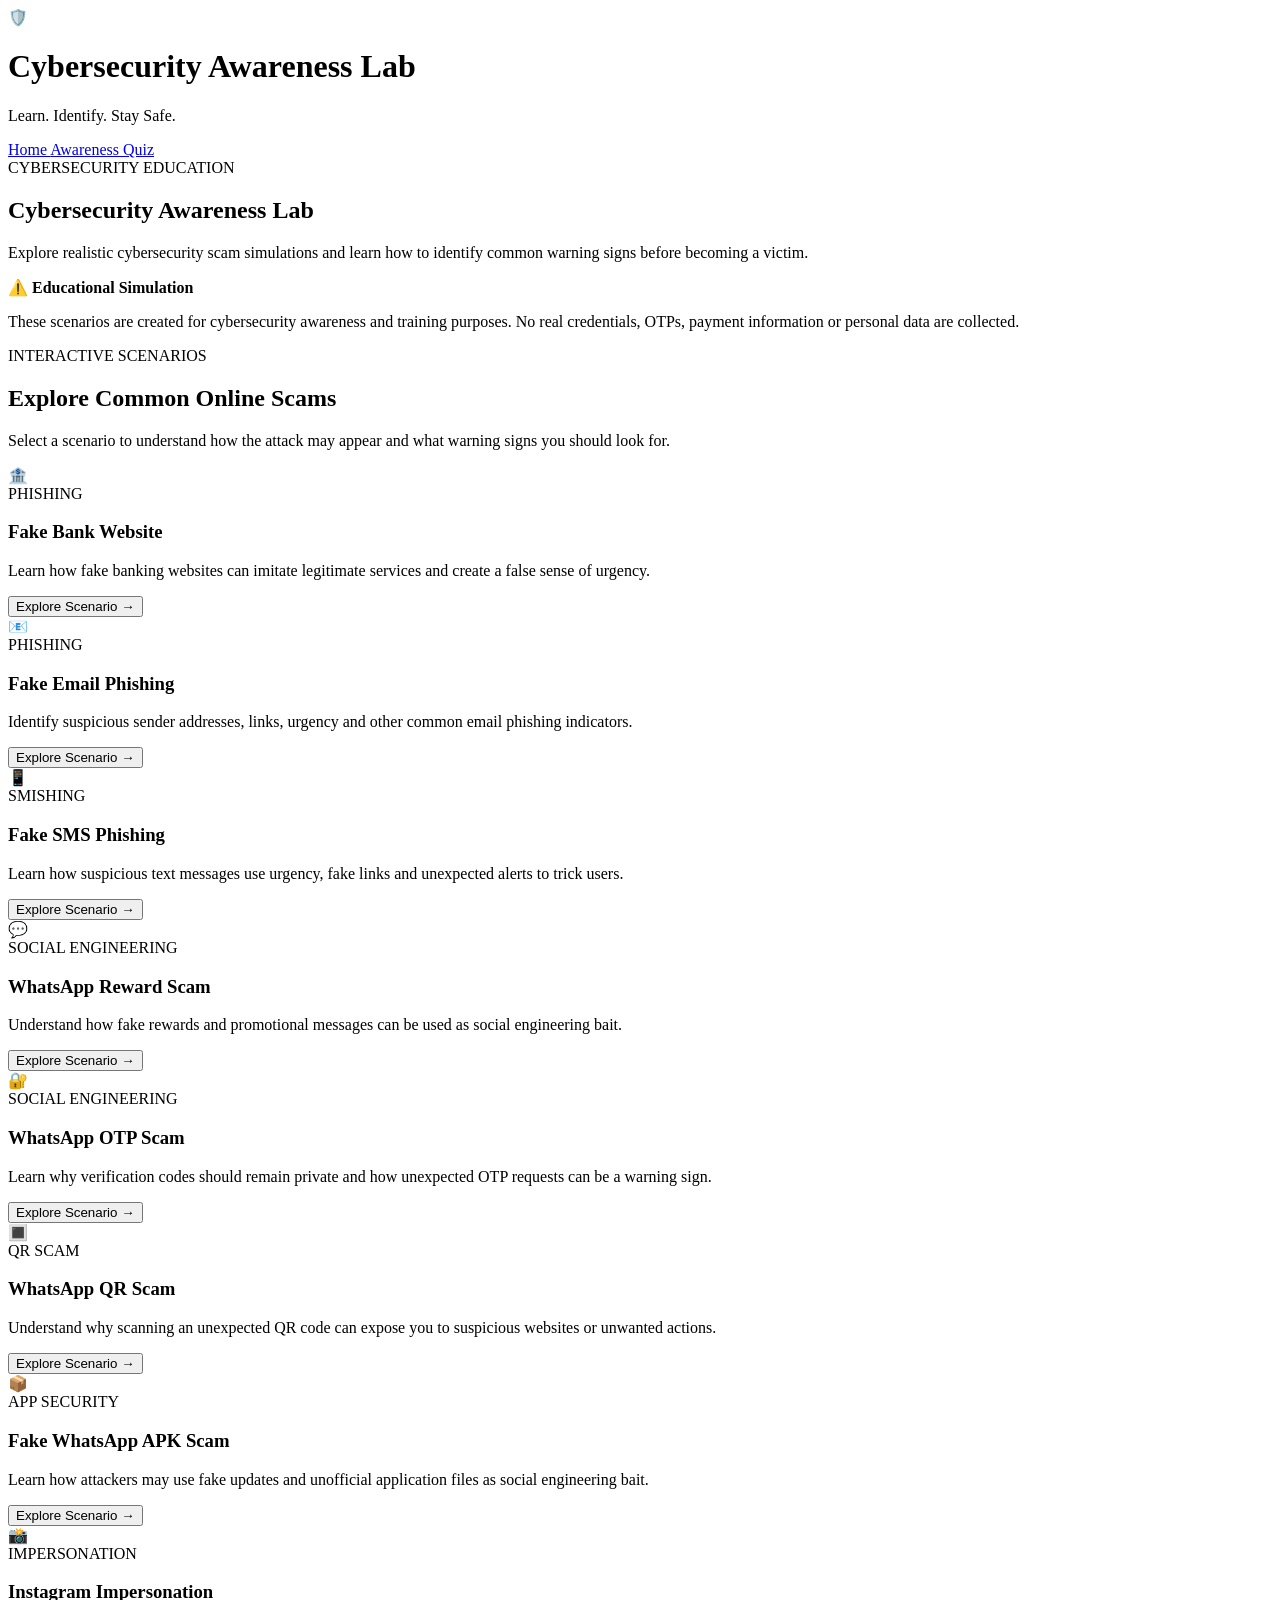
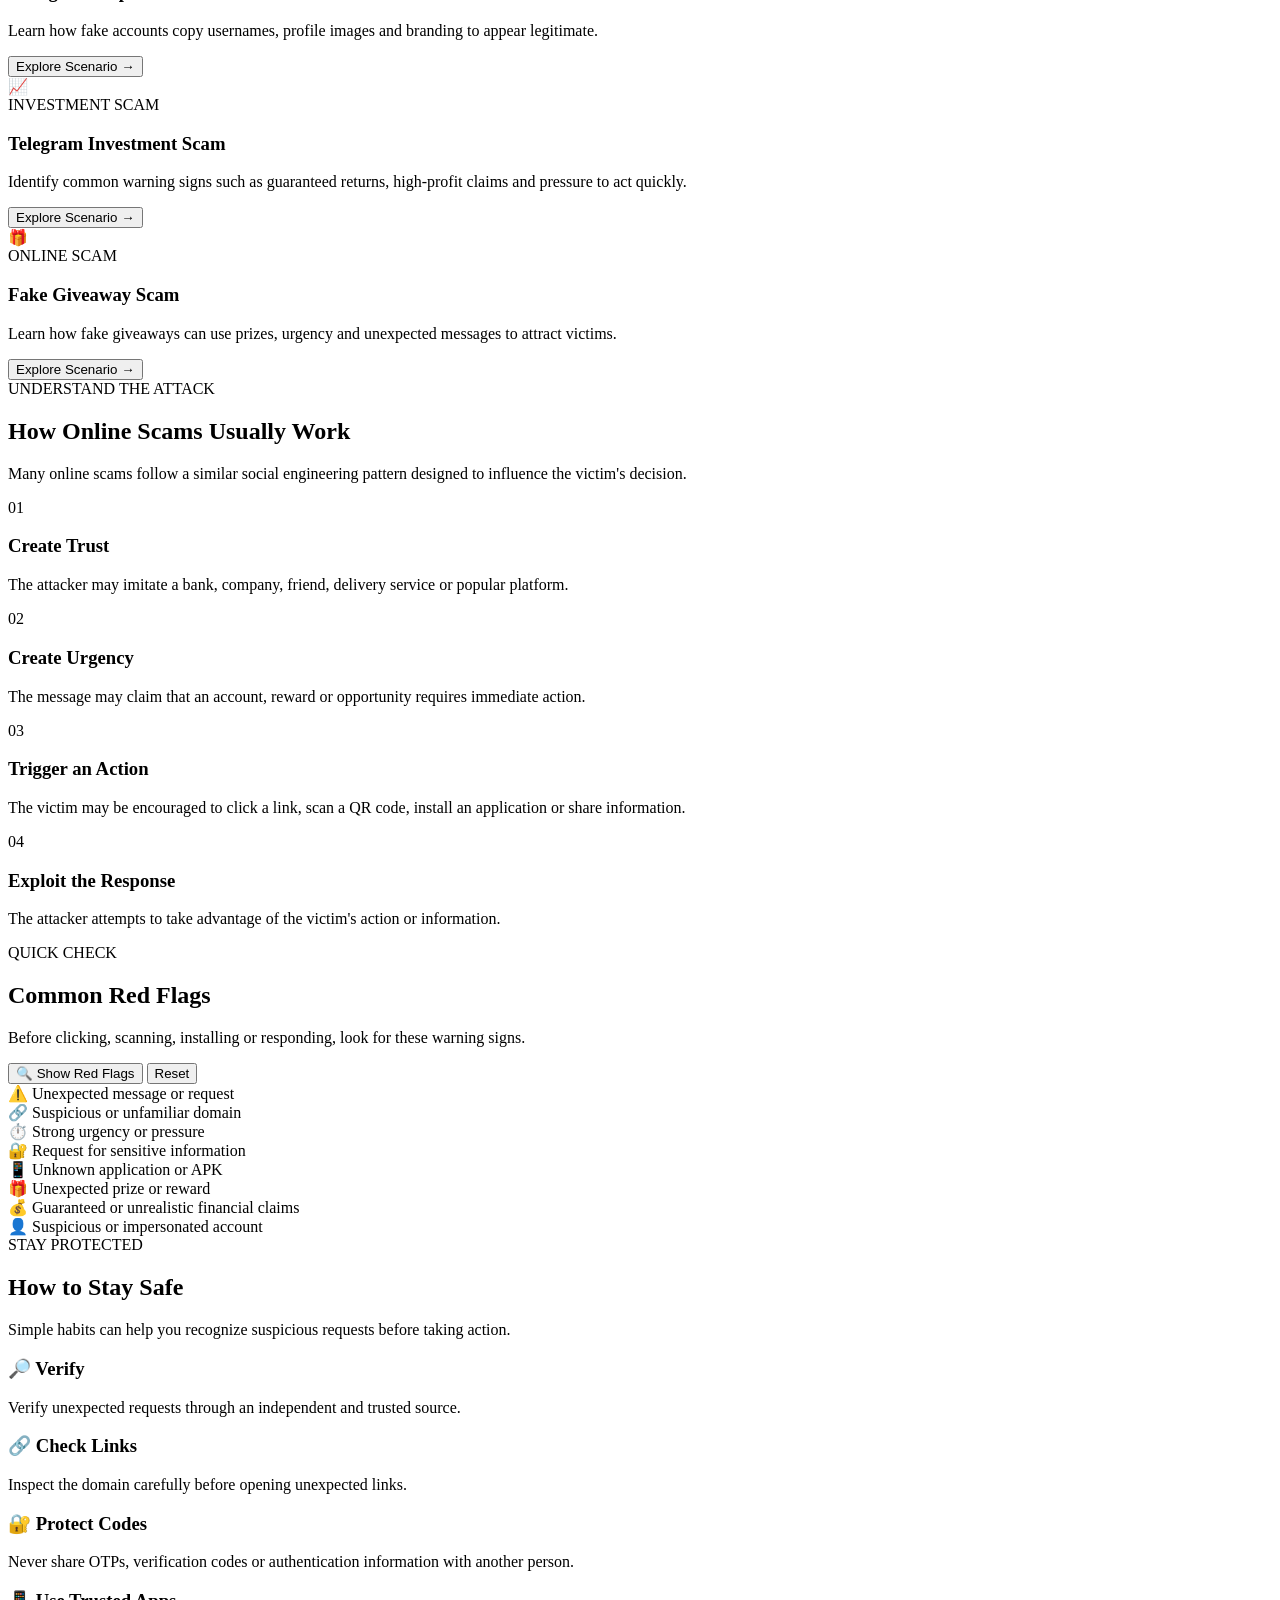
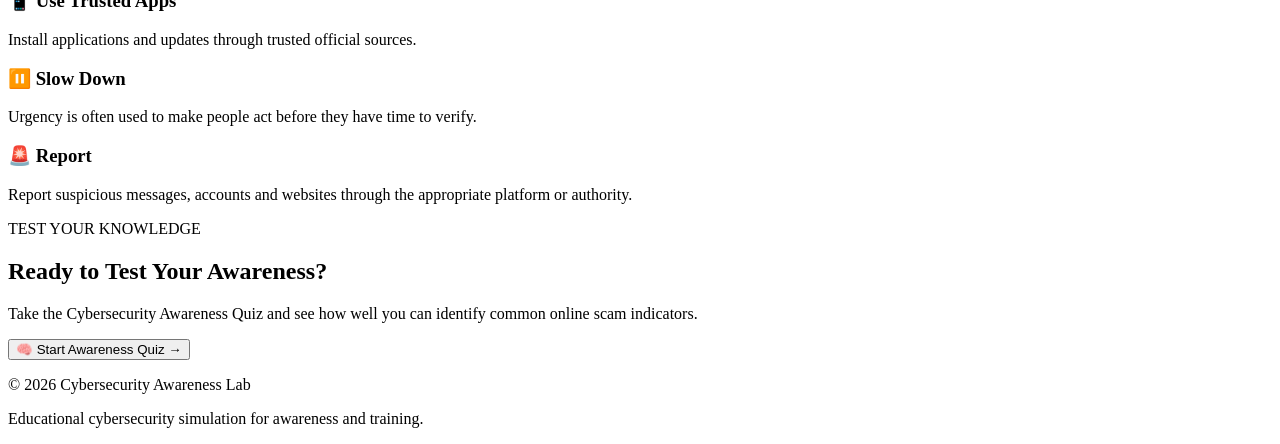
==== index.html @ e0e39420 "Add files via upload" ====
<!DOCTYPE html>
<html lang="en">

<head>
    <meta charset="UTF-8">
    <meta name="viewport" content="width=device-width, initial-scale=1.0">

    <title>Cybersecurity Awareness Lab</title>

    <meta name="description"
        content="Interactive Cybersecurity Awareness Lab covering phishing, smishing, OTP scams, QR scams, APK scams, social media impersonation and online fraud awareness.">

    <!-- Main CSS -->
    <link rel="stylesheet" href="css/style.css">

    <!-- Scenario CSS -->
    <link rel="stylesheet" href="css/scenarios.css">
</head>

<body>

    <!-- =====================================================
         HEADER
    ====================================================== -->

    <header class="lab-header">

        <div class="header-container">

            <div class="brand">

                <div class="brand-icon">
                    🛡️
                </div>

                <div>
                    <h1>Cybersecurity Awareness Lab</h1>

                    <p>
                        Learn. Identify. Stay Safe.
                    </p>
                </div>

            </div>


            <nav class="main-nav">

                <a href="index.html" class="active">
                    Home
                </a>

                <a href="quiz.html">
                    Awareness Quiz
                </a>

            </nav>

        </div>

    </header>



    <!-- =====================================================
         MAIN CONTENT
    ====================================================== -->

    <main>

        <section class="scenario-page">


            <!-- =================================================
                 HERO
            ================================================== -->

            <div class="scenario-intro">

                <span class="scenario-tag">
                    CYBERSECURITY EDUCATION
                </span>

                <h2>
                    Cybersecurity Awareness Lab
                </h2>

                <p>
                    Explore realistic cybersecurity scam simulations
                    and learn how to identify common warning signs
                    before becoming a victim.
                </p>


                <div class="action-box">

                    <strong>
                        ⚠️ Educational Simulation
                    </strong>

                    <p>
                        These scenarios are created for cybersecurity
                        awareness and training purposes. No real
                        credentials, OTPs, payment information or
                        personal data are collected.
                    </p>

                </div>

            </div>



            <!-- =================================================
                 SCENARIO SECTION
            ================================================== -->

            <section class="comparison">

                <div class="section-heading">

                    <span class="scenario-tag">
                        INTERACTIVE SCENARIOS
                    </span>

                    <h2>
                        Explore Common Online Scams
                    </h2>

                    <p>
                        Select a scenario to understand how the attack
                        may appear and what warning signs you should look for.
                    </p>

                </div>



                <!-- =================================================
                     BANK PHISHING
                ================================================== -->

                <article class="scenario-card">

                    <div class="scenario-card-icon">
                        🏦
                    </div>

                    <div class="scenario-card-content">

                        <span class="scenario-label">
                            PHISHING
                        </span>

                        <h3>
                            Fake Bank Website
                        </h3>

                        <p>
                            Learn how fake banking websites can imitate
                            legitimate services and create a false sense
                            of urgency.
                        </p>

                        <button onclick="openDemoPage('bank.html')">
                            Explore Scenario →
                        </button>

                    </div>

                </article>



                <!-- =================================================
                     EMAIL PHISHING
                ================================================== -->

                <article class="scenario-card">

                    <div class="scenario-card-icon">
                        📧
                    </div>

                    <div class="scenario-card-content">

                        <span class="scenario-label">
                            PHISHING
                        </span>

                        <h3>
                            Fake Email Phishing
                        </h3>

                        <p>
                            Identify suspicious sender addresses, links,
                            urgency and other common email phishing indicators.
                        </p>

                        <button onclick="openDemoPage('email.html')">
                            Explore Scenario →
                        </button>

                    </div>

                </article>



                <!-- =================================================
                     SMS / SMISHING
                ================================================== -->

                <article class="scenario-card">

                    <div class="scenario-card-icon">
                        📱
                    </div>

                    <div class="scenario-card-content">

                        <span class="scenario-label">
                            SMISHING
                        </span>

                        <h3>
                            Fake SMS Phishing
                        </h3>

                        <p>
                            Learn how suspicious text messages use urgency,
                            fake links and unexpected alerts to trick users.
                        </p>

                        <button onclick="openDemoPage('sms.html')">
                            Explore Scenario →
                        </button>

                    </div>

                </article>



                <!-- =================================================
                     WHATSAPP
                ================================================== -->

                <article class="scenario-card">

                    <div class="scenario-card-icon">
                        💬
                    </div>

                    <div class="scenario-card-content">

                        <span class="scenario-label">
                            SOCIAL ENGINEERING
                        </span>

                        <h3>
                            WhatsApp Reward Scam
                        </h3>

                        <p>
                            Understand how fake rewards and promotional
                            messages can be used as social engineering bait.
                        </p>

                        <button onclick="openDemoPage('whatsapp.html')">
                            Explore Scenario →
                        </button>

                    </div>

                </article>



                <!-- =================================================
                     OTP
                ================================================== -->

                <article class="scenario-card">

                    <div class="scenario-card-icon">
                        🔐
                    </div>

                    <div class="scenario-card-content">

                        <span class="scenario-label">
                            SOCIAL ENGINEERING
                        </span>

                        <h3>
                            WhatsApp OTP Scam
                        </h3>

                        <p>
                            Learn why verification codes should remain
                            private and how unexpected OTP requests
                            can be a warning sign.
                        </p>

                        <button onclick="openDemoPage('otp.html')">
                            Explore Scenario →
                        </button>

                    </div>

                </article>



                <!-- =================================================
                     QR
                ================================================== -->

                <article class="scenario-card">

                    <div class="scenario-card-icon">
                        🔳
                    </div>

                    <div class="scenario-card-content">

                        <span class="scenario-label">
                            QR SCAM
                        </span>

                        <h3>
                            WhatsApp QR Scam
                        </h3>

                        <p>
                            Understand why scanning an unexpected QR code
                            can expose you to suspicious websites or
                            unwanted actions.
                        </p>

                        <button onclick="openDemoPage('qr.html')">
                            Explore Scenario →
                        </button>

                    </div>

                </article>



                <!-- =================================================
                     APK
                ================================================== -->

                <article class="scenario-card">

                    <div class="scenario-card-icon">
                        📦
                    </div>

                    <div class="scenario-card-content">

                        <span class="scenario-label">
                            APP SECURITY
                        </span>

                        <h3>
                            Fake WhatsApp APK Scam
                        </h3>

                        <p>
                            Learn how attackers may use fake updates and
                            unofficial application files as social engineering bait.
                        </p>

                        <button onclick="openDemoPage('apk.html')">
                            Explore Scenario →
                        </button>

                    </div>

                </article>



                <!-- =================================================
                     INSTAGRAM
                ================================================== -->

                <article class="scenario-card">

                    <div class="scenario-card-icon">
                        📸
                    </div>

                    <div class="scenario-card-content">

                        <span class="scenario-label">
                            IMPERSONATION
                        </span>

                        <h3>
                            Instagram Impersonation
                        </h3>

                        <p>
                            Learn how fake accounts copy usernames,
                            profile images and branding to appear legitimate.
                        </p>

                        <button onclick="openDemoPage('instagram.html')">
                            Explore Scenario →
                        </button>

                    </div>

                </article>



                <!-- =================================================
                     TELEGRAM
                ================================================== -->

                <article class="scenario-card">

                    <div class="scenario-card-icon">
                        📈
                    </div>

                    <div class="scenario-card-content">

                        <span class="scenario-label">
                            INVESTMENT SCAM
                        </span>

                        <h3>
                            Telegram Investment Scam
                        </h3>

                        <p>
                            Identify common warning signs such as guaranteed
                            returns, high-profit claims and pressure to act quickly.
                        </p>

                        <button onclick="openDemoPage('telegram.html')">
                            Explore Scenario →
                        </button>

                    </div>

                </article>



                <!-- =================================================
                     GIVEAWAY
                ================================================== -->

                <article class="scenario-card">

                    <div class="scenario-card-icon">
                        🎁
                    </div>

                    <div class="scenario-card-content">

                        <span class="scenario-label">
                            ONLINE SCAM
                        </span>

                        <h3>
                            Fake Giveaway Scam
                        </h3>

                        <p>
                            Learn how fake giveaways can use prizes,
                            urgency and unexpected messages to attract victims.
                        </p>

                        <button onclick="openDemoPage('giveaway.html')">
                            Explore Scenario →
                        </button>

                    </div>

                </article>

            </section>



            <!-- =================================================
                 HOW SCAMS WORK
            ================================================== -->

            <section class="comparison">

                <div class="section-heading">

                    <span class="scenario-tag">
                        UNDERSTAND THE ATTACK
                    </span>

                    <h2>
                        How Online Scams Usually Work
                    </h2>

                    <p>
                        Many online scams follow a similar social engineering
                        pattern designed to influence the victim's decision.
                    </p>

                </div>


                <div class="comparison-grid">


                    <div class="comparison-card">

                        <div class="comparison-number">
                            01
                        </div>

                        <h3>
                            Create Trust
                        </h3>

                        <p>
                            The attacker may imitate a bank, company,
                            friend, delivery service or popular platform.
                        </p>

                    </div>


                    <div class="comparison-card">

                        <div class="comparison-number">
                            02
                        </div>

                        <h3>
                            Create Urgency
                        </h3>

                        <p>
                            The message may claim that an account,
                            reward or opportunity requires immediate action.
                        </p>

                    </div>


                    <div class="comparison-card">

                        <div class="comparison-number">
                            03
                        </div>

                        <h3>
                            Trigger an Action
                        </h3>

                        <p>
                            The victim may be encouraged to click a link,
                            scan a QR code, install an application or share information.
                        </p>

                    </div>


                    <div class="comparison-card">

                        <div class="comparison-number">
                            04
                        </div>

                        <h3>
                            Exploit the Response
                        </h3>

                        <p>
                            The attacker attempts to take advantage of the
                            victim's action or information.
                        </p>

                    </div>

                </div>

            </section>



            <!-- =================================================
                 RED FLAGS
            ================================================== -->

            <section class="comparison">

                <div class="section-heading">

                    <span class="scenario-tag">
                        QUICK CHECK
                    </span>

                    <h2>
                        Common Red Flags
                    </h2>

                    <p>
                        Before clicking, scanning, installing or responding,
                        look for these warning signs.
                    </p>

                </div>


                <div class="action-box">

                    <button onclick="toggleFlags()">
                        🔍 Show Red Flags
                    </button>

                    <button onclick="resetFlags()">
                        Reset
                    </button>

                </div>


                <div id="redFlags" class="red-flags">

                    <div class="flag-item">
                        ⚠️ Unexpected message or request
                    </div>

                    <div class="flag-item">
                        🔗 Suspicious or unfamiliar domain
                    </div>

                    <div class="flag-item">
                        ⏱️ Strong urgency or pressure
                    </div>

                    <div class="flag-item">
                        🔐 Request for sensitive information
                    </div>

                    <div class="flag-item">
                        📱 Unknown application or APK
                    </div>

                    <div class="flag-item">
                        🎁 Unexpected prize or reward
                    </div>

                    <div class="flag-item">
                        💰 Guaranteed or unrealistic financial claims
                    </div>

                    <div class="flag-item">
                        👤 Suspicious or impersonated account
                    </div>

                </div>

            </section>



            <!-- =================================================
                 STAY SAFE
            ================================================== -->

            <section class="comparison">

                <div class="section-heading">

                    <span class="scenario-tag">
                        STAY PROTECTED
                    </span>

                    <h2>
                        How to Stay Safe
                    </h2>

                    <p>
                        Simple habits can help you recognize suspicious
                        requests before taking action.
                    </p>

                </div>


                <div class="comparison-grid">


                    <div class="comparison-card">

                        <h3>
                            🔎 Verify
                        </h3>

                        <p>
                            Verify unexpected requests through an independent
                            and trusted source.
                        </p>

                    </div>


                    <div class="comparison-card">

                        <h3>
                            🔗 Check Links
                        </h3>

                        <p>
                            Inspect the domain carefully before opening
                            unexpected links.
                        </p>

                    </div>


                    <div class="comparison-card">

                        <h3>
                            🔐 Protect Codes
                        </h3>

                        <p>
                            Never share OTPs, verification codes or
                            authentication information with another person.
                        </p>

                    </div>


                    <div class="comparison-card">

                        <h3>
                            📱 Use Trusted Apps
                        </h3>

                        <p>
                            Install applications and updates through
                            trusted official sources.
                        </p>

                    </div>


                    <div class="comparison-card">

                        <h3>
                            ⏸️ Slow Down
                        </h3>

                        <p>
                            Urgency is often used to make people act
                            before they have time to verify.
                        </p>

                    </div>


                    <div class="comparison-card">

                        <h3>
                            🚨 Report
                        </h3>

                        <p>
                            Report suspicious messages, accounts and
                            websites through the appropriate platform or authority.
                        </p>

                    </div>

                </div>

            </section>



            <!-- =================================================
                 QUIZ CTA
            ================================================== -->

            <section class="scenario-intro">

                <span class="scenario-tag">
                    TEST YOUR KNOWLEDGE
                </span>

                <h2>
                    Ready to Test Your Awareness?
                </h2>

                <p>
                    Take the Cybersecurity Awareness Quiz and
                    see how well you can identify common online scam indicators.
                </p>


                <div class="action-box">

                    <button onclick="openDemoPage('quiz.html')">
                        🧠 Start Awareness Quiz →
                    </button>

                </div>

            </section>

        </section>

    </main>



    <!-- =====================================================
         FOOTER
    ====================================================== -->

    <footer>

        <div class="footer-content">

            <p>
                © 2026 Cybersecurity Awareness Lab
            </p>

            <p>
                Educational cybersecurity simulation for awareness and training.
            </p>

        </div>

    </footer>   



    <!-- =====================================================
         JAVASCRIPT
    ====================================================== -->

    <script src="js/main.js"></script>
    <script src="js/scenarios.js"></script>

</body>

</html>
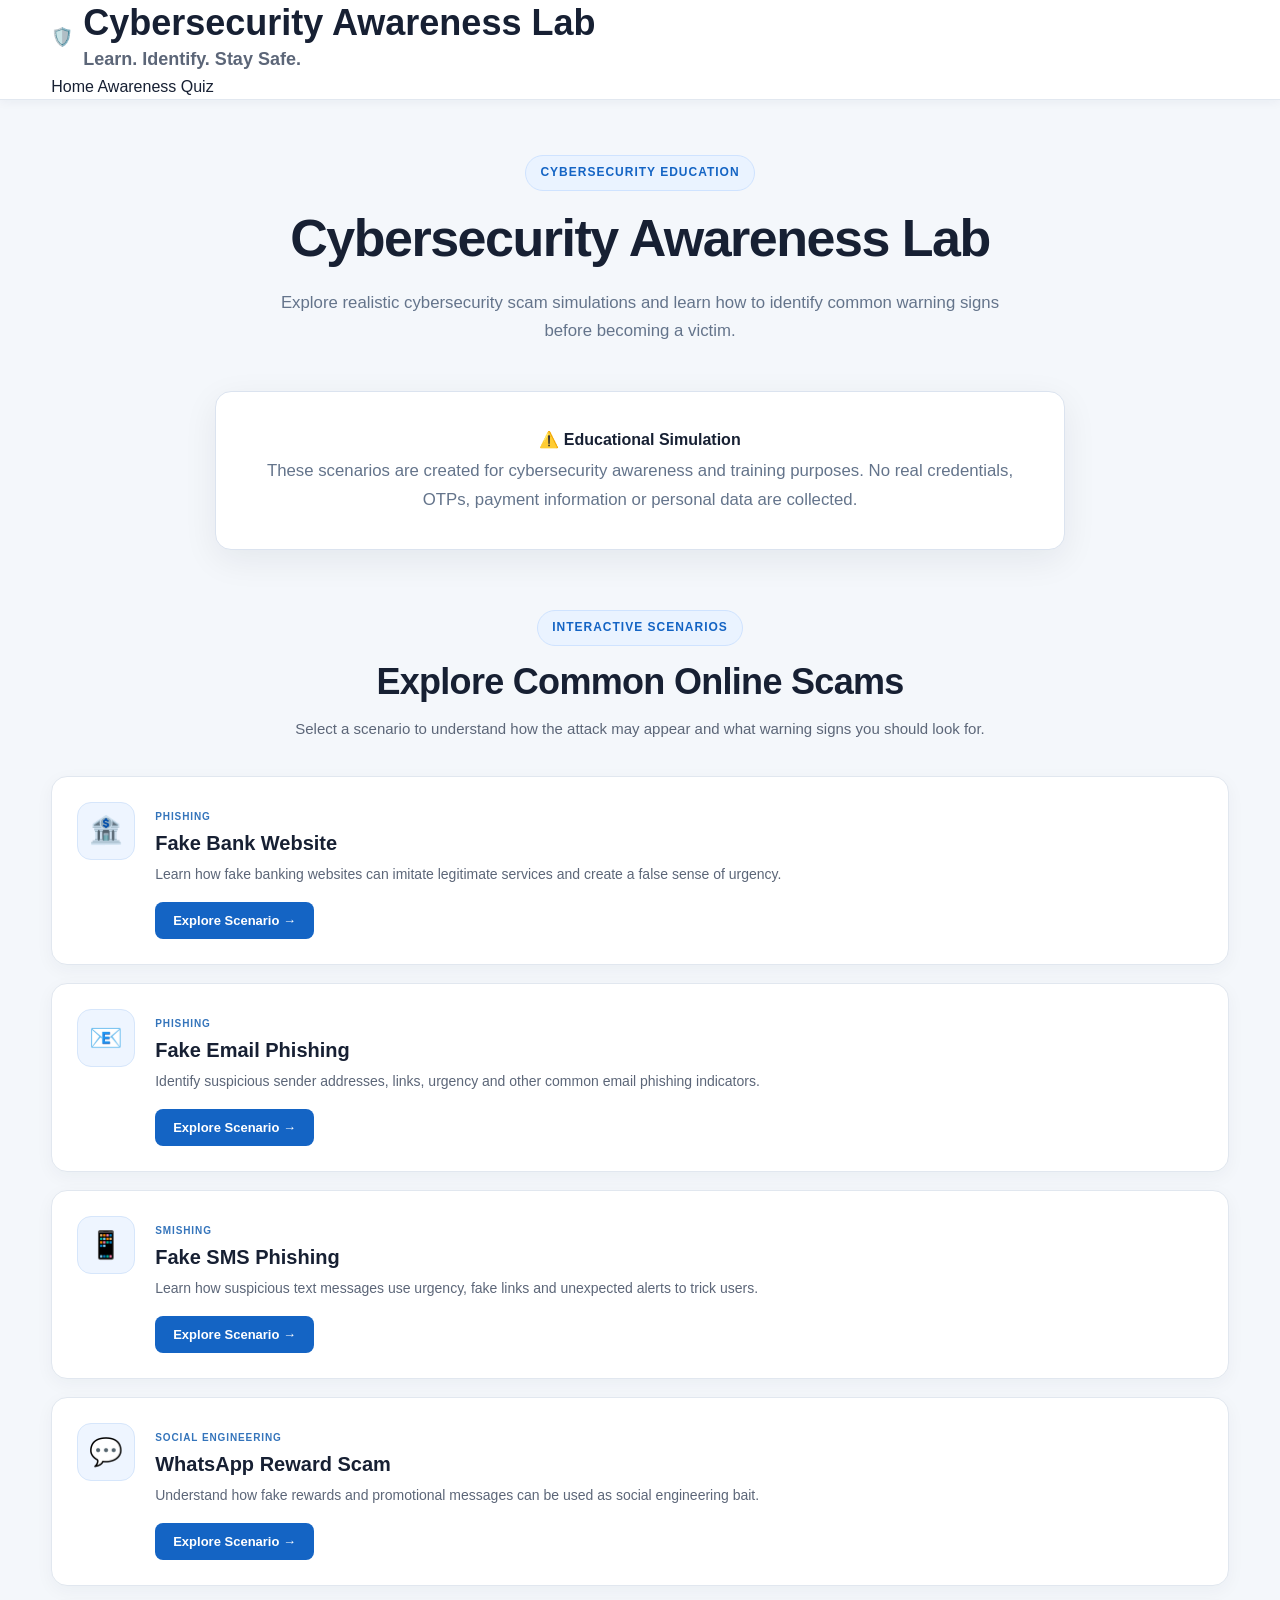
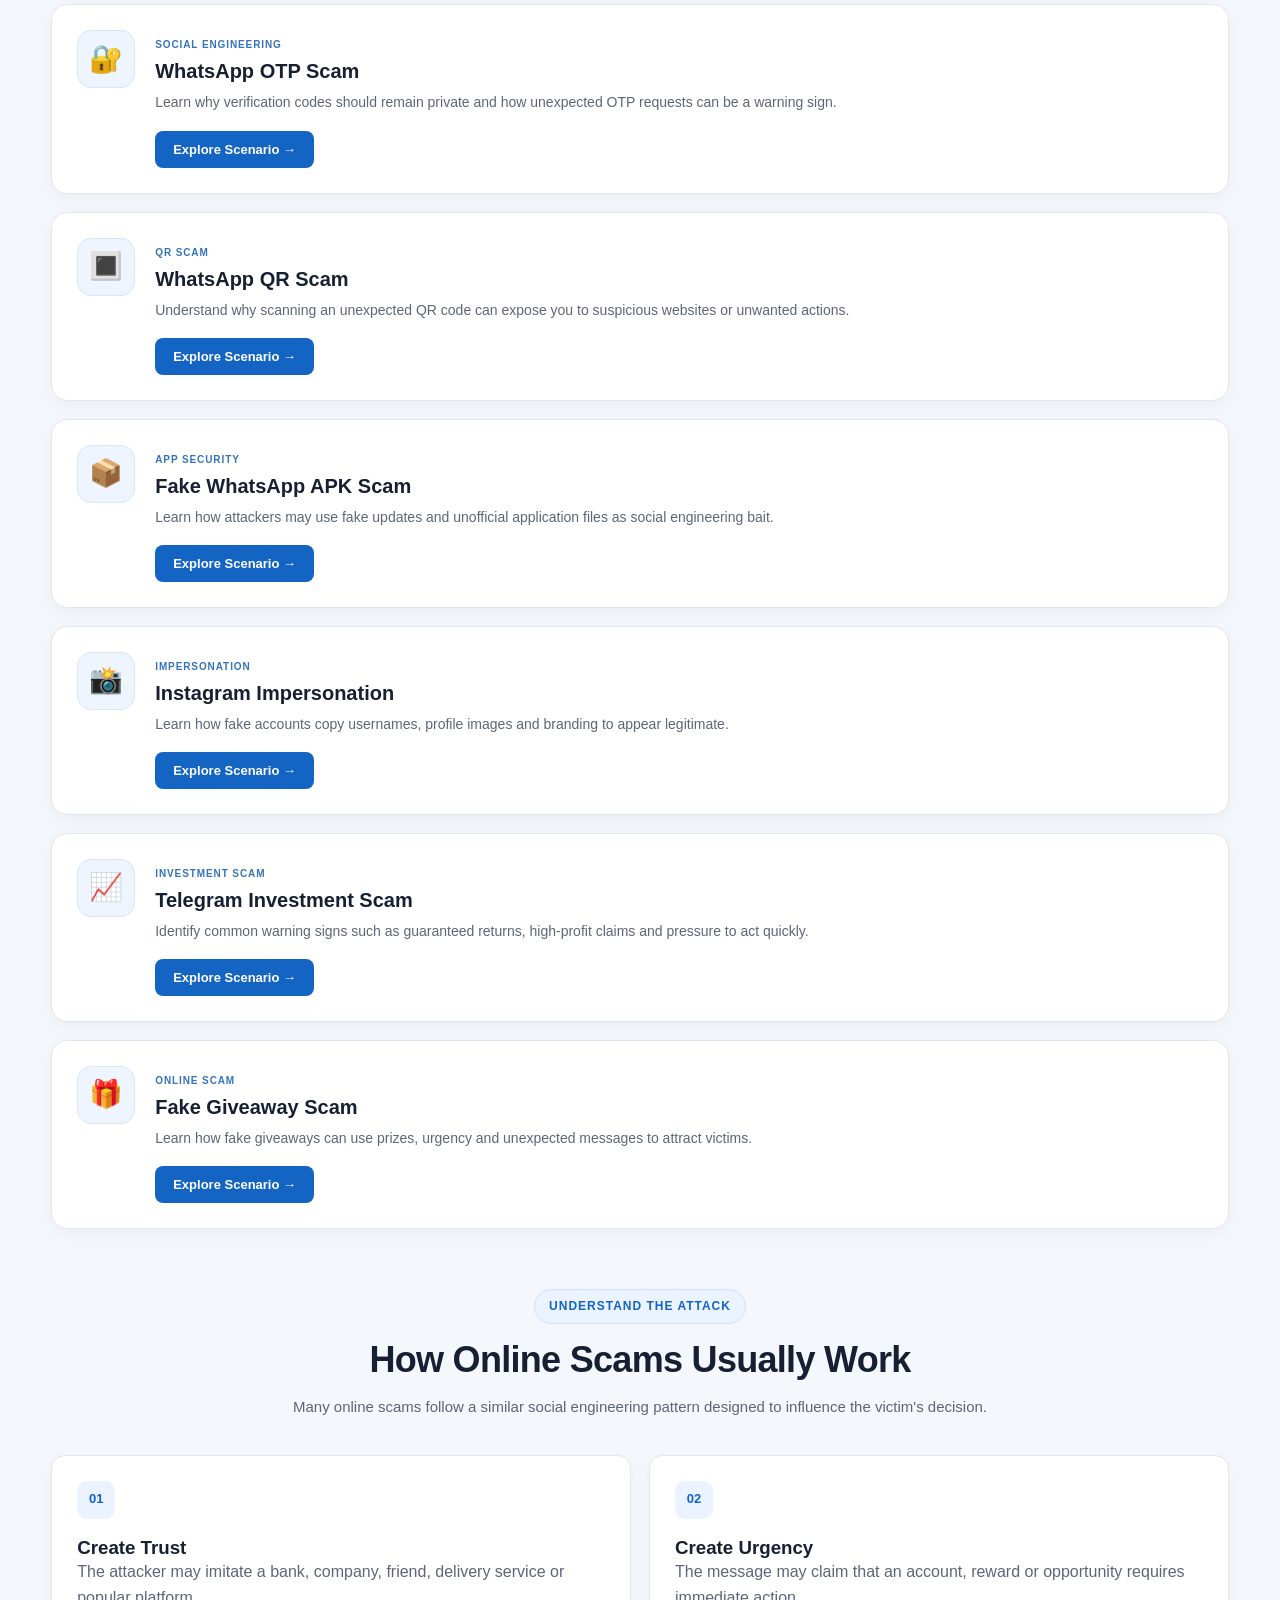
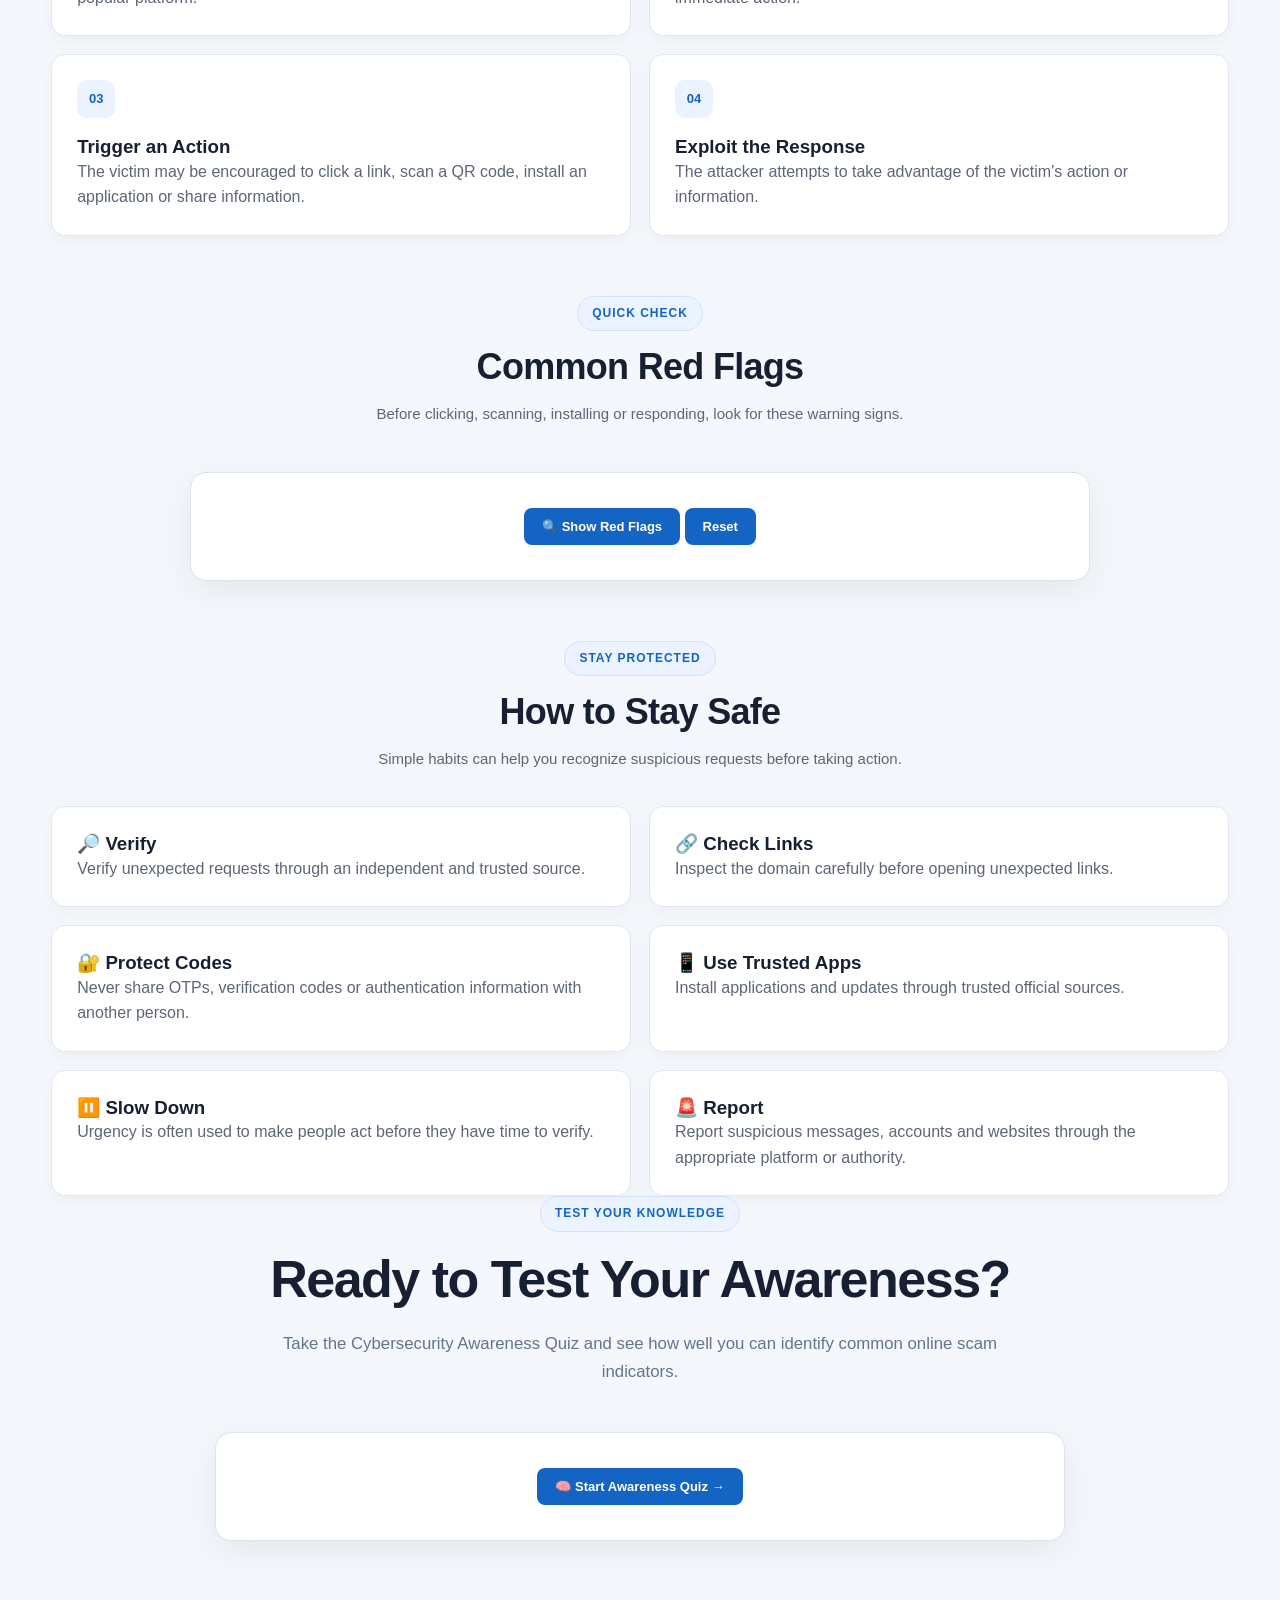
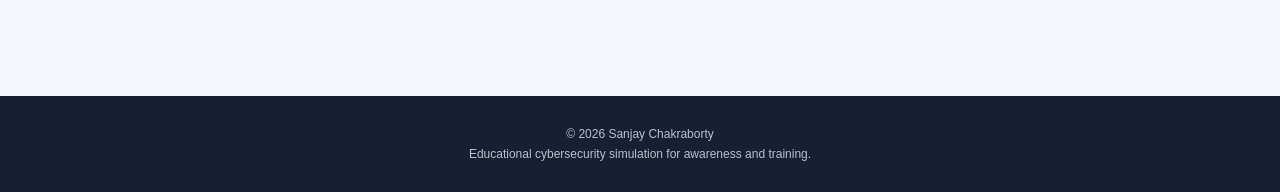
==== commit 3934bfb0: "Restore complete HTML structure in index.html The HTML structure has been restored, correcting the p" ====
--- a/index.html
+++ b/index.html
@@ -2,22 +2,30 @@
 <html lang="en">
 
 <head>
+
     <meta charset="UTF-8">
-    <meta name="viewport" content="width=device-width, initial-scale=1.0">
+
+    <meta name="viewport"
+          content="width=device-width, initial-scale=1.0">
 
     <title>Cybersecurity Awareness Lab</title>
 
     <meta name="description"
-        content="Interactive Cybersecurity Awareness Lab covering phishing, smishing, OTP scams, QR scams, APK scams, social media impersonation and online fraud awareness.">
+          content="Interactive Cybersecurity Awareness Lab covering phishing, smishing, OTP scams, QR scams, APK scams, social media impersonation and online fraud awareness.">
 
     <!-- Main CSS -->
-    <link rel="stylesheet" href="css/style.css">
+    <link rel="stylesheet"
+          href="css/style.css">
 
     <!-- Scenario CSS -->
-    <link rel="stylesheet" href="css/scenarios.css">
+    <link rel="stylesheet"
+          href="css/scenarios.css">
+
 </head>
 
+
 <body>
+
 
     <!-- =====================================================
          HEADER
@@ -34,11 +42,15 @@
                 </div>
 
                 <div>
-                    <h1>Cybersecurity Awareness Lab</h1>
+
+                    <h1>
+                        Cybersecurity Awareness Lab
+                    </h1>
 
                     <p>
                         Learn. Identify. Stay Safe.
                     </p>
+
                 </div>
 
             </div>
@@ -46,7 +58,8 @@
 
             <nav class="main-nav">
 
-                <a href="index.html" class="active">
+                <a href="index.html"
+                   class="active">
                     Home
                 </a>
 
@@ -115,7 +128,8 @@
                  SCENARIO SECTION
             ================================================== -->
 
-            <section class="comparison">
+            <section class="comparison"
+                     id="scenarios">
 
                 <div class="section-heading">
 
@@ -136,9 +150,7 @@
 
 
 
-                <!-- =================================================
-                     BANK PHISHING
-                ================================================== -->
+                <!-- BANK PHISHING -->
 
                 <article class="scenario-card">
 
@@ -172,9 +184,7 @@
 
 
 
-                <!-- =================================================
-                     EMAIL PHISHING
-                ================================================== -->
+                <!-- EMAIL PHISHING -->
 
                 <article class="scenario-card">
 
@@ -207,9 +217,7 @@
 
 
 
-                <!-- =================================================
-                     SMS / SMISHING
-                ================================================== -->
+                <!-- SMS / SMISHING -->
 
                 <article class="scenario-card">
 
@@ -242,9 +250,7 @@
 
 
 
-                <!-- =================================================
-                     WHATSAPP
-                ================================================== -->
+                <!-- WHATSAPP -->
 
                 <article class="scenario-card">
 
@@ -277,9 +283,7 @@
 
 
 
-                <!-- =================================================
-                     OTP
-                ================================================== -->
+                <!-- OTP -->
 
                 <article class="scenario-card">
 
@@ -313,9 +317,7 @@
 
 
 
-                <!-- =================================================
-                     QR
-                ================================================== -->
+                <!-- QR -->
 
                 <article class="scenario-card">
 
@@ -349,9 +351,7 @@
 
 
 
-                <!-- =================================================
-                     APK
-                ================================================== -->
+                <!-- APK -->
 
                 <article class="scenario-card">
 
@@ -384,9 +384,7 @@
 
 
 
-                <!-- =================================================
-                     INSTAGRAM
-                ================================================== -->
+                <!-- INSTAGRAM -->
 
                 <article class="scenario-card">
 
@@ -419,9 +417,7 @@
 
 
 
-                <!-- =================================================
-                     TELEGRAM
-                ================================================== -->
+                <!-- TELEGRAM -->
 
                 <article class="scenario-card">
 
@@ -454,9 +450,7 @@
 
 
 
-                <!-- =================================================
-                     GIVEAWAY
-                ================================================== -->
+                <!-- GIVEAWAY -->
 
                 <article class="scenario-card">
 
@@ -632,7 +626,8 @@
                 </div>
 
 
-                <div id="redFlags" class="red-flags">
+                <div id="redFlags"
+                     class="red-flags">
 
                     <div class="flag-item">
                         ⚠️ Unexpected message or request
@@ -833,7 +828,7 @@
         <div class="footer-content">
 
             <p>
-                © 2026 Cybersecurity Awareness Lab
+                © 2026 Sanjay Chakraborty
             </p>
 
             <p>
@@ -842,7 +837,7 @@
 
         </div>
 
-    </footer>   
+    </footer>
 
 
 
@@ -850,9 +845,8 @@
          JAVASCRIPT
     ====================================================== -->
 
-    <script src="js/main.js"></script>
-    <script src="js/scenarios.js"></script>
+    <script src="main.js"></script>
 
 </body>
 
-</html>+</html>
--- a/css/style.css
+++ b/css/style.css
@@ -0,0 +1,1328 @@
+/* =========================================================
+   CYBERSECURITY AWARENESS LAB
+   style.css
+
+   Global + Homepage + Quiz Page
+========================================================= */
+
+
+/* =========================================================
+   RESET
+========================================================= */
+
+* {
+    margin: 0;
+    padding: 0;
+    box-sizing: border-box;
+}
+
+html {
+    scroll-behavior: smooth;
+}
+
+body {
+    font-family: "Segoe UI", Inter, Arial, sans-serif;
+    background: #f4f7fb;
+    color: #172033;
+    line-height: 1.6;
+    min-height: 100vh;
+}
+
+a {
+    color: inherit;
+    text-decoration: none;
+}
+
+button {
+    font-family: inherit;
+    cursor: pointer;
+}
+
+img {
+    max-width: 100%;
+    display: block;
+}
+
+h1,
+h2,
+h3,
+h4 {
+    color: #172033;
+    line-height: 1.25;
+}
+
+p {
+    color: #5c6678;
+}
+
+
+/* =========================================================
+   SHARED HEADER
+========================================================= */
+
+.lab-header {
+    width: 100%;
+    min-height: 68px;
+
+    display: flex;
+    align-items: center;
+    justify-content: space-between;
+
+    padding: 0 5%;
+
+    background: #ffffff;
+    border-bottom: 1px solid #e3e8ef;
+
+    box-shadow: 0 2px 10px rgba(25, 45, 75, 0.05);
+
+    position: sticky;
+    top: 0;
+    z-index: 1000;
+}
+
+
+/* Brand */
+
+.brand {
+    display: flex;
+    align-items: center;
+    gap: 11px;
+
+    color: #172033;
+    font-size: 18px;
+    font-weight: 750;
+}
+
+.shield {
+    font-size: 23px;
+    line-height: 1;
+}
+
+
+/* Back button */
+
+.back-btn {
+    display: inline-flex;
+    align-items: center;
+
+    padding: 9px 14px;
+
+    border-radius: 8px;
+
+    color: #1464c4;
+
+    font-size: 14px;
+    font-weight: 700;
+
+    transition:
+        background 0.2s ease,
+        color 0.2s ease;
+}
+
+.back-btn:hover {
+    background: #eaf3ff;
+    color: #0f55a8;
+}
+
+
+/* =========================================================
+   GENERAL BUTTON
+========================================================= */
+
+button {
+    border: none;
+
+    padding: 11px 18px;
+
+    border-radius: 8px;
+
+    background: #1464c4;
+    color: #ffffff;
+
+    font-size: 13px;
+    font-weight: 700;
+
+    transition:
+        background 0.2s ease,
+        transform 0.2s ease,
+        box-shadow 0.2s ease;
+}
+
+button:hover {
+    background: #0f55a8;
+
+    transform: translateY(-1px);
+
+    box-shadow:
+        0 6px 16px rgba(20, 100, 196, 0.18);
+}
+
+button:active {
+    transform: translateY(0);
+}
+
+button:disabled {
+    opacity: 0.55;
+    cursor: not-allowed;
+    transform: none;
+    box-shadow: none;
+}
+
+
+/* =========================================================
+   HOMEPAGE
+========================================================= */
+
+.scenario-page {
+    width: min(1180px, 92%);
+
+    margin: 0 auto;
+
+    padding: 65px 0 80px;
+}
+
+
+/* Homepage intro */
+
+.scenario-intro {
+    max-width: 850px;
+
+    margin: 0 auto 60px;
+
+    text-align: center;
+}
+
+.scenario-intro h2 {
+    margin-top: 15px;
+
+    font-size: clamp(32px, 5vw, 52px);
+
+    font-weight: 800;
+
+    letter-spacing: -1.5px;
+}
+
+.scenario-intro > p {
+    max-width: 720px;
+
+    margin: 18px auto 0;
+
+    font-size: 17px;
+
+    line-height: 1.75;
+}
+
+
+/* =========================================================
+   TAG
+========================================================= */
+
+.scenario-tag {
+    display: inline-flex;
+    align-items: center;
+    justify-content: center;
+
+    padding: 6px 12px;
+
+    background: #eaf3ff;
+
+    border: 1px solid #cfe3ff;
+
+    border-radius: 50px;
+
+    color: #1464c4;
+
+    font-size: 11px;
+    font-weight: 800;
+
+    letter-spacing: 0.8px;
+}
+
+
+/* =========================================================
+   SECTION HEADINGS
+========================================================= */
+
+.section-heading {
+    max-width: 760px;
+
+    margin: 0 auto 35px;
+
+    text-align: center;
+}
+
+.section-heading h2 {
+    margin-top: 13px;
+
+    font-size: clamp(25px, 4vw, 36px);
+
+    font-weight: 800;
+
+    letter-spacing: -0.7px;
+}
+
+.section-heading p {
+    margin-top: 12px;
+
+    font-size: 15px;
+
+    line-height: 1.7;
+}
+
+
+/* =========================================================
+   SCENARIO CARDS
+========================================================= */
+
+.scenario-card {
+    display: flex;
+
+    align-items: flex-start;
+
+    gap: 20px;
+
+    margin-bottom: 18px;
+
+    padding: 25px;
+
+    background: #ffffff;
+
+    border: 1px solid #e1e7ef;
+
+    border-radius: 16px;
+
+    box-shadow:
+        0 5px 18px rgba(30, 50, 80, 0.045);
+
+    transition:
+        transform 0.25s ease,
+        box-shadow 0.25s ease,
+        border-color 0.25s ease;
+}
+
+.scenario-card:hover {
+    transform: translateY(-3px);
+
+    border-color: #c7dafa;
+
+    box-shadow:
+        0 12px 30px rgba(30, 60, 100, 0.09);
+}
+
+.scenario-card-icon {
+    flex: 0 0 58px;
+
+    width: 58px;
+    height: 58px;
+
+    display: flex;
+    align-items: center;
+    justify-content: center;
+
+    background: #eef5ff;
+
+    border: 1px solid #d6e6fb;
+
+    border-radius: 14px;
+
+    font-size: 27px;
+}
+
+.scenario-card-content {
+    flex: 1;
+}
+
+.scenario-label {
+    display: inline-block;
+
+    margin-bottom: 6px;
+
+    color: #3474bb;
+
+    font-size: 10px;
+    font-weight: 800;
+
+    letter-spacing: 0.9px;
+}
+
+.scenario-card h3 {
+    margin-bottom: 7px;
+
+    font-size: 20px;
+    font-weight: 750;
+}
+
+.scenario-card p {
+    margin-bottom: 16px;
+
+    font-size: 14px;
+
+    line-height: 1.65;
+}
+
+
+/* =========================================================
+   COMPARISON
+========================================================= */
+
+.comparison {
+    margin-top: 70px;
+}
+
+.comparison-grid {
+    display: grid;
+
+    grid-template-columns:
+        repeat(2, minmax(0, 1fr));
+
+    gap: 18px;
+}
+
+.comparison-card {
+    padding: 25px;
+
+    background: #ffffff;
+
+    border: 1px solid #e1e7ef;
+
+    border-radius: 14px;
+
+    box-shadow:
+        0 5px 18px rgba(30, 50, 80, 0.04);
+}
+
+.comparison-number {
+    width: 38px;
+    height: 38px;
+
+    display: inline-flex;
+    align-items: center;
+    justify-content: center;
+
+    margin-bottom: 17px;
+
+    background: #eaf3ff;
+
+    color: #1464c4;
+
+    border-radius: 10px;
+
+    font-size: 13px;
+    font-weight: 800;
+}
+
+
+/* =========================================================
+   ACTION BOX
+========================================================= */
+
+.action-box {
+    margin-top: 28px;
+
+    padding: 24px;
+
+    background: #ffffff;
+
+    border: 1px solid #e1e7ef;
+
+    border-radius: 14px;
+
+    box-shadow:
+        0 8px 25px rgba(25, 45, 75, 0.06);
+}
+
+.action-box strong {
+    display: block;
+
+    margin-bottom: 5px;
+
+    font-size: 16px;
+}
+
+.action-box p {
+    margin-top: 5px;
+
+    font-size: 14px;
+}
+
+
+/* =========================================================
+   RED FLAGS
+========================================================= */
+
+.red-flags {
+    display: none;
+
+    margin-top: 20px;
+
+    padding: 20px;
+
+    background: #ffffff;
+
+    border: 1px solid #e1e7ef;
+
+    border-radius: 14px;
+}
+
+.flag-item {
+    padding: 14px 16px;
+
+    margin-bottom: 9px;
+
+    background: #f7f9fc;
+
+    border: 1px solid #e6ebf2;
+
+    border-radius: 9px;
+
+    color: #414c5f;
+
+    font-size: 14px;
+}
+
+.flag-item:last-child {
+    margin-bottom: 0;
+}
+
+.flag-highlight {
+    background: #fff3f3 !important;
+
+    border-color: #e5a5a5 !important;
+
+    color: #9b2727 !important;
+}
+
+
+/* =========================================================
+   QUIZ PAGE
+========================================================= */
+
+.quiz-page {
+    width: min(1000px, 92%);
+
+    margin: 0 auto;
+
+    padding: 55px 0 80px;
+}
+
+
+/* =========================================================
+   QUIZ INTRO
+========================================================= */
+
+.quiz-intro {
+    max-width: 850px;
+
+    margin: 0 auto 35px;
+
+    text-align: center;
+}
+
+.quiz-label {
+    display: inline-block;
+
+    margin-bottom: 12px;
+
+    color: #1464c4;
+
+    font-size: 11px;
+    font-weight: 800;
+
+    letter-spacing: 1px;
+}
+
+.quiz-intro h1 {
+    margin-bottom: 12px;
+
+    font-size: clamp(32px, 5vw, 48px);
+
+    font-weight: 800;
+
+    letter-spacing: -1px;
+}
+
+.quiz-intro > p {
+    max-width: 720px;
+
+    margin: 0 auto;
+
+    font-size: 16px;
+
+    line-height: 1.7;
+}
+
+
+/* =========================================================
+   QUIZ STATS
+========================================================= */
+
+.quiz-stats {
+    display: grid;
+
+    grid-template-columns:
+        repeat(3, 1fr);
+
+    gap: 14px;
+
+    max-width: 500px;
+
+    margin: 28px auto 0;
+}
+
+.quiz-stats > div {
+    padding: 15px;
+
+    background: #ffffff;
+
+    border: 1px solid #e1e7ef;
+
+    border-radius: 12px;
+
+    box-shadow:
+        0 4px 14px rgba(30, 50, 80, 0.04);
+}
+
+.quiz-stats strong {
+    display: block;
+
+    color: #1464c4;
+
+    font-size: 22px;
+
+    line-height: 1.2;
+}
+
+.quiz-stats span {
+    display: block;
+
+    margin-top: 3px;
+
+    color: #697589;
+
+    font-size: 11px;
+
+    font-weight: 700;
+}
+
+
+/* =========================================================
+   QUIZ CARD
+========================================================= */
+
+.quiz-card {
+    background: #ffffff;
+
+    border: 1px solid #e0e6ee;
+
+    border-radius: 18px;
+
+    padding: 30px;
+
+    box-shadow:
+        0 12px 35px rgba(25, 45, 75, 0.07);
+}
+
+
+/* =========================================================
+   PROGRESS
+========================================================= */
+
+.progress-container {
+    margin-bottom: 28px;
+}
+
+.progress-bar {
+    width: 100%;
+
+    height: 8px;
+
+    overflow: hidden;
+
+    background: #e8edf3;
+
+    border-radius: 20px;
+}
+
+#progress {
+    width: 20%;
+
+    height: 100%;
+
+    background: #1464c4;
+
+    border-radius: 20px;
+
+    transition: width 0.3s ease;
+}
+
+
+/* =========================================================
+   QUESTION TYPE
+========================================================= */
+
+.question-type {
+    display: inline-block;
+
+    margin-bottom: 12px;
+
+    padding: 6px 10px;
+
+    background: #eaf3ff;
+
+    color: #1464c4;
+
+    border-radius: 7px;
+
+    font-size: 10px;
+
+    font-weight: 800;
+
+    letter-spacing: 0.8px;
+}
+
+
+/* =========================================================
+   QUESTION
+========================================================= */
+
+.quiz-card h2 {
+    margin-bottom: 22px;
+
+    font-size: 23px;
+
+    line-height: 1.45;
+
+    font-weight: 750;
+}
+
+
+/* =========================================================
+   SCENARIO CONTENT
+========================================================= */
+
+.scenario-content {
+    margin-bottom: 22px;
+
+    padding: 20px;
+
+    background: #f7f9fc;
+
+    border: 1px solid #e3e8ef;
+
+    border-radius: 12px;
+
+    color: #3d4859;
+
+    font-size: 14px;
+
+    line-height: 1.7;
+}
+
+.scenario-content strong {
+    color: #172033;
+}
+
+.scenario-content p {
+    margin-bottom: 8px;
+}
+
+.scenario-content p:last-child {
+    margin-bottom: 0;
+}
+
+
+/* =========================================================
+   ANSWERS
+========================================================= */
+
+.answers {
+    display: grid;
+
+    grid-template-columns:
+        repeat(2, minmax(0, 1fr));
+
+    gap: 12px;
+
+    margin-top: 20px;
+}
+
+.answer-button {
+    width: 100%;
+
+    min-height: 55px;
+
+    padding: 14px 16px;
+
+    background: #f7f9fc;
+
+    border: 1px solid #dce4ed;
+
+    border-radius: 10px;
+
+    color: #253044;
+
+    text-align: left;
+
+    font-size: 13px;
+
+    font-weight: 650;
+
+    line-height: 1.45;
+
+    transition:
+        background 0.2s ease,
+        border-color 0.2s ease,
+        transform 0.2s ease;
+}
+
+.answer-button:hover {
+    background: #eef5ff;
+
+    border-color: #bcd4f2;
+
+    color: #1256a5;
+
+    transform: translateY(-1px);
+
+    box-shadow: none;
+}
+
+.answer-button.correct {
+    background: #edf9f1;
+
+    border-color: #60bb7e;
+
+    color: #24743e;
+}
+
+.answer-button.wrong {
+    background: #fff1f1;
+
+    border-color: #dc8989;
+
+    color: #a02e2e;
+}
+
+.answer-button:disabled {
+    cursor: default;
+
+    opacity: 1;
+
+    transform: none;
+}
+
+
+/* =========================================================
+   FEEDBACK
+========================================================= */
+
+.feedback {
+    margin-top: 20px;
+
+    padding: 16px 18px;
+
+    border-radius: 10px;
+
+    background: #eef5ff;
+
+    border: 1px solid #cfe0f5;
+
+    color: #315272;
+
+    font-size: 14px;
+
+    line-height: 1.65;
+}
+
+.feedback.correct {
+    background: #edf9f1;
+
+    border-color: #b8dfc4;
+
+    color: #27663b;
+}
+
+.feedback.wrong {
+    background: #fff2f2;
+
+    border-color: #ecc1c1;
+
+    color: #913535;
+}
+
+
+/* =========================================================
+   HIDDEN
+========================================================= */
+
+.hidden {
+    display: none !important;
+}
+
+
+/* =========================================================
+   NEXT BUTTON
+========================================================= */
+
+.next-button {
+    display: block;
+
+    margin: 22px 0 0 auto;
+
+    padding: 12px 20px;
+
+    background: #1464c4;
+}
+
+.next-button:hover {
+    background: #0f55a8;
+}
+
+
+/* =========================================================
+   RESULT CARD
+========================================================= */
+
+.result-card {
+    max-width: 760px;
+
+    margin: 30px auto 0;
+
+    padding: 40px 30px;
+
+    background: #ffffff;
+
+    border: 1px solid #e0e6ee;
+
+    border-radius: 18px;
+
+    text-align: center;
+
+    box-shadow:
+        0 12px 35px rgba(25, 45, 75, 0.07);
+}
+
+.result-icon {
+    width: 70px;
+    height: 70px;
+
+    display: flex;
+
+    align-items: center;
+    justify-content: center;
+
+    margin: 0 auto 18px;
+
+    background: #eaf3ff;
+
+    border: 1px solid #cfe3ff;
+
+    border-radius: 50%;
+
+    font-size: 30px;
+}
+
+.result-card .quiz-label {
+    margin-bottom: 8px;
+}
+
+.result-card h2 {
+    margin-bottom: 18px;
+
+    font-size: 30px;
+
+    font-weight: 800;
+}
+
+
+/* =========================================================
+   FINAL SCORE
+========================================================= */
+
+.final-score {
+    display: flex;
+
+    align-items: baseline;
+
+    justify-content: center;
+
+    gap: 5px;
+
+    margin: 15px 0 20px;
+}
+
+.final-score strong {
+    color: #1464c4;
+
+    font-size: 58px;
+
+    font-weight: 800;
+
+    line-height: 1;
+}
+
+.final-score span {
+    color: #687386;
+
+    font-size: 20px;
+
+    font-weight: 700;
+}
+
+
+/* =========================================================
+   RESULT MESSAGE
+========================================================= */
+
+#resultMessage {
+    max-width: 600px;
+
+    margin: 0 auto 25px;
+
+    color: #5c6678;
+
+    font-size: 15px;
+
+    line-height: 1.7;
+}
+
+
+/* =========================================================
+   RESULT ACTIONS
+========================================================= */
+
+.result-actions {
+    display: flex;
+
+    align-items: center;
+
+    justify-content: center;
+
+    gap: 12px;
+}
+
+.result-actions button {
+    min-width: 110px;
+}
+
+.result-actions a {
+    display: inline-flex;
+
+    align-items: center;
+    justify-content: center;
+
+    min-height: 42px;
+
+    padding: 10px 16px;
+
+    border-radius: 8px;
+
+    color: #1464c4;
+
+    font-size: 13px;
+
+    font-weight: 700;
+
+    transition:
+        background 0.2s ease;
+}
+
+.result-actions a:hover {
+    background: #eaf3ff;
+}
+
+
+/* =========================================================
+   FOOTER
+========================================================= */
+
+footer {
+    margin-top: 30px;
+
+    background: #172033;
+
+    color: #ffffff;
+}
+
+.footer-content {
+    width: min(1180px, 92%);
+
+    margin: 0 auto;
+
+    padding: 28px 0;
+
+    text-align: center;
+}
+
+.footer-content p {
+    color: #b8c1cf;
+
+    font-size: 12px;
+
+    line-height: 1.7;
+}
+
+
+/* =========================================================
+   SCROLLBAR
+========================================================= */
+
+::-webkit-scrollbar {
+    width: 8px;
+}
+
+::-webkit-scrollbar-track {
+    background: #eef1f5;
+}
+
+::-webkit-scrollbar-thumb {
+    background: #b7c0cc;
+
+    border-radius: 10px;
+}
+
+::-webkit-scrollbar-thumb:hover {
+    background: #8f9aaa;
+}
+
+
+/* =========================================================
+   SELECTION
+========================================================= */
+
+::selection {
+    background: #d9eaff;
+    color: #172033;
+}
+
+
+/* =========================================================
+   RESPONSIVE - TABLET
+========================================================= */
+
+@media (max-width: 850px) {
+
+    .lab-header {
+        padding: 0 4%;
+    }
+
+    .quiz-page {
+        width: 94%;
+
+        padding-top: 40px;
+    }
+
+    .answers {
+        grid-template-columns: 1fr;
+    }
+
+    .comparison-grid {
+        grid-template-columns: 1fr;
+    }
+
+    .scenario-card {
+        padding: 21px;
+    }
+}
+
+
+/* =========================================================
+   RESPONSIVE - MOBILE
+========================================================= */
+
+@media (max-width: 600px) {
+
+    .lab-header {
+        min-height: 64px;
+
+        padding: 0 4%;
+    }
+
+    .brand {
+        font-size: 15px;
+    }
+
+    .shield {
+        font-size: 20px;
+    }
+
+    .back-btn {
+        font-size: 12px;
+
+        padding: 7px 9px;
+    }
+
+
+    /* Homepage */
+
+    .scenario-page {
+        width: 94%;
+
+        padding-top: 35px;
+
+        padding-bottom: 50px;
+    }
+
+    .scenario-intro {
+        margin-bottom: 42px;
+    }
+
+    .scenario-intro h2 {
+        font-size: 31px;
+    }
+
+    .scenario-intro > p {
+        font-size: 15px;
+    }
+
+    .scenario-card {
+        flex-direction: column;
+
+        gap: 14px;
+
+        padding: 19px;
+    }
+
+    .scenario-card-icon {
+        width: 50px;
+        height: 50px;
+
+        flex-basis: 50px;
+    }
+
+
+    /* Quiz */
+
+    .quiz-page {
+        width: 94%;
+
+        padding-top: 32px;
+
+        padding-bottom: 50px;
+    }
+
+    .quiz-intro {
+        margin-bottom: 27px;
+    }
+
+    .quiz-intro h1 {
+        font-size: 31px;
+    }
+
+    .quiz-intro > p {
+        font-size: 14px;
+    }
+
+    .quiz-stats {
+        gap: 8px;
+    }
+
+    .quiz-stats > div {
+        padding: 12px 7px;
+    }
+
+    .quiz-stats strong {
+        font-size: 19px;
+    }
+
+    .quiz-stats span {
+        font-size: 10px;
+    }
+
+    .quiz-card {
+        padding: 20px;
+
+        border-radius: 14px;
+    }
+
+    .quiz-card h2 {
+        font-size: 19px;
+    }
+
+    .scenario-content {
+        padding: 16px;
+
+        font-size: 13px;
+    }
+
+    .answer-button {
+        min-height: 50px;
+
+        padding: 12px;
+
+        font-size: 12px;
+    }
+
+    .next-button {
+        width: 100%;
+    }
+
+    .result-card {
+        padding: 30px 20px;
+
+        border-radius: 14px;
+    }
+
+    .result-card h2 {
+        font-size: 25px;
+    }
+
+    .final-score strong {
+        font-size: 48px;
+    }
+
+    .result-actions {
+        flex-direction: column;
+    }
+
+    .result-actions button,
+    .result-actions a {
+        width: 100%;
+    }
+}
+
+
+/* =========================================================
+   VERY SMALL MOBILE
+========================================================= */
+
+@media (max-width: 380px) {
+
+    .brand {
+        font-size: 14px;
+    }
+
+    .back-btn {
+        font-size: 11px;
+    }
+
+    .quiz-intro h1 {
+        font-size: 27px;
+    }
+
+    .quiz-card {
+        padding: 16px;
+    }
+
+    .quiz-stats {
+        grid-template-columns: 1fr;
+    }
+
+    .quiz-stats > div {
+        display: flex;
+
+        align-items: center;
+
+        justify-content: center;
+
+        gap: 6px;
+    }
+
+    .quiz-stats strong {
+        display: inline;
+    }
+
+    .quiz-stats span {
+        display: inline;
+    }
+}
--- a/css/scenarios.css
+++ b/css/scenarios.css
@@ -0,0 +1,1310 @@
+/* =========================================================
+   CYBERSECURITY AWARENESS LAB
+   scenarios.css
+
+   Covers:
+   - Banking Phishing
+   - Phishing Email
+   - WhatsApp Reward Scam
+   - WhatsApp OTP Scam
+   - QR Code Scam
+   - Fake APK Update Scam
+   - Social Media Impersonation
+   - Telegram Investment Scam
+   - Fake Giveaway Scam
+========================================================= */
+
+
+/* =========================================================
+   SCENARIO PAGE
+========================================================= */
+
+.scenario-page {
+    width: min(1180px, 92%);
+    margin: 0 auto;
+    padding: 55px 0 80px;
+}
+
+.scenario-intro {
+    text-align: center;
+    max-width: 850px;
+    margin: 0 auto 45px;
+}
+
+.scenario-intro h1 {
+    font-size: clamp(2rem, 5vw, 3.5rem);
+    margin: 15px 0;
+    line-height: 1.1;
+}
+
+.scenario-intro p {
+    color: #64748b;
+    font-size: 1.05rem;
+    line-height: 1.7;
+}
+
+.scenario-tag {
+    display: inline-flex;
+    align-items: center;
+    padding: 7px 14px;
+    border-radius: 30px;
+    font-size: 0.75rem;
+    font-weight: 800;
+    letter-spacing: 1px;
+}
+
+.scenario-tag.danger {
+    color: #b91c1c;
+    background: #fee2e2;
+    border: 1px solid #fecaca;
+}
+
+
+/* =========================================================
+   SHARED BROWSER WINDOW
+========================================================= */
+
+.browser-window {
+    width: 100%;
+    max-width: 1000px;
+    margin: auto;
+    overflow: hidden;
+    border-radius: 18px;
+    background: #ffffff;
+    border: 1px solid #dbe3ef;
+    box-shadow: 0 25px 70px rgba(15, 23, 42, 0.14);
+}
+
+.browser-bar {
+    height: 58px;
+    display: flex;
+    align-items: center;
+    gap: 20px;
+    padding: 0 18px;
+    background: #f1f5f9;
+    border-bottom: 1px solid #dbe3ef;
+}
+
+.browser-buttons {
+    display: flex;
+    gap: 7px;
+    color: #94a3b8;
+    font-size: 12px;
+    white-space: nowrap;
+}
+
+.browser-buttons span,
+.browser-buttons::before,
+.browser-buttons::after {
+    content: "";
+    width: 11px;
+    height: 11px;
+    display: block;
+    border-radius: 50%;
+    background: #cbd5e1;
+}
+
+.address-bar {
+    flex: 1;
+    max-width: 650px;
+    margin: auto;
+    padding: 10px 16px;
+    border-radius: 9px;
+    background: #ffffff;
+    border: 1px solid #dbe3ef;
+    color: #475569;
+    font-size: 0.88rem;
+    overflow: hidden;
+    white-space: nowrap;
+    text-overflow: ellipsis;
+}
+
+
+/* =========================================================
+   BANKING PHISHING
+========================================================= */
+
+.bank-browser {
+    margin-bottom: 40px;
+}
+
+.bank-site {
+    min-height: 550px;
+    padding: 35px 20px;
+    background: linear-gradient(135deg, #eef5ff, #f8fbff);
+}
+
+.bank-logo {
+    max-width: 900px;
+    margin: 0 auto;
+    font-size: 1.5rem;
+    font-weight: 900;
+    color: #174ea6;
+}
+
+.bank-content {
+    width: min(410px, 95%);
+    margin: 45px auto 0;
+    padding: 35px;
+    border-radius: 16px;
+    background: #ffffff;
+    border: 1px solid #dbe3ef;
+    box-shadow: 0 15px 40px rgba(15, 23, 42, 0.08);
+    text-align: center;
+}
+
+.bank-icon {
+    font-size: 3rem;
+    margin-bottom: 10px;
+}
+
+.bank-content h2 {
+    margin-bottom: 8px;
+}
+
+.bank-content p {
+    color: #64748b;
+    margin-bottom: 25px;
+}
+
+.bank-content form {
+    text-align: left;
+}
+
+.bank-content label {
+    display: block;
+    margin: 15px 0 7px;
+    font-weight: 700;
+    color: #334155;
+}
+
+.bank-content input {
+    width: 100%;
+    box-sizing: border-box;
+    padding: 13px 14px;
+    border: 1px solid #cbd5e1;
+    border-radius: 8px;
+    outline: none;
+    font-size: 0.95rem;
+}
+
+.bank-content input:focus {
+    border-color: #2563eb;
+    box-shadow: 0 0 0 3px rgba(37, 99, 235, 0.1);
+}
+
+.bank-content button {
+    width: 100%;
+    margin-top: 22px;
+    padding: 13px;
+    border: 0;
+    border-radius: 8px;
+    background: #174ea6;
+    color: white;
+    font-weight: 700;
+    cursor: pointer;
+}
+
+.demo-notice {
+    margin-top: 18px;
+    padding: 10px 12px;
+    border-radius: 8px;
+    background: #fff7ed;
+    color: #9a3412;
+    border: 1px solid #fed7aa;
+    font-size: 0.8rem;
+    line-height: 1.5;
+}
+
+
+/* =========================================================
+   EMAIL PHISHING
+========================================================= */
+
+.email-demo {
+    margin-bottom: 40px;
+}
+
+.email-window {
+    width: min(1000px, 100%);
+    margin: auto;
+    overflow: hidden;
+    border-radius: 16px;
+    background: #ffffff;
+    border: 1px solid #dbe3ef;
+    box-shadow: 0 20px 60px rgba(15, 23, 42, 0.12);
+}
+
+.email-header {
+    display: flex;
+    align-items: center;
+    gap: 25px;
+    padding: 18px 25px;
+    border-bottom: 1px solid #e2e8f0;
+}
+
+.email-logo {
+    font-size: 1.25rem;
+    font-weight: 800;
+}
+
+.email-search {
+    flex: 1;
+    padding: 12px 18px;
+    border-radius: 25px;
+    background: #f1f5f9;
+    color: #94a3b8;
+}
+
+.email-toolbar {
+    display: flex;
+    gap: 25px;
+    padding: 15px 25px;
+    color: #64748b;
+    border-bottom: 1px solid #e2e8f0;
+}
+
+.email-message {
+    padding: 35px;
+}
+
+.email-message h2 {
+    margin-bottom: 25px;
+}
+
+.sender {
+    display: flex;
+    align-items: center;
+    gap: 12px;
+    margin-bottom: 30px;
+}
+
+.sender-avatar {
+    width: 45px;
+    height: 45px;
+    display: grid;
+    place-items: center;
+    border-radius: 50%;
+    background: #dbeafe;
+    color: #1d4ed8;
+    font-weight: 800;
+}
+
+.sender div:last-child {
+    display: flex;
+    flex-direction: column;
+    gap: 4px;
+}
+
+.sender span {
+    color: #64748b;
+    font-size: 0.85rem;
+}
+
+.email-body {
+    max-width: 750px;
+    line-height: 1.8;
+    color: #334155;
+}
+
+.email-warning {
+    margin: 20px 0;
+    padding: 15px;
+    border-radius: 9px;
+    background: #fff7ed;
+    color: #9a3412;
+    border: 1px solid #fed7aa;
+    font-weight: 700;
+}
+
+.email-body button {
+    padding: 13px 25px;
+    border: 0;
+    border-radius: 8px;
+    background: #dc2626;
+    color: white;
+    font-weight: 700;
+    cursor: pointer;
+}
+
+.email-footer {
+    margin-top: 30px;
+    color: #94a3b8;
+    font-size: 0.8rem;
+}
+
+
+/* =========================================================
+   PHONE / WHATSAPP
+========================================================= */
+
+.phone-demo {
+    display: flex;
+    justify-content: center;
+    margin-bottom: 45px;
+}
+
+.phone {
+    width: 370px;
+    max-width: 100%;
+    overflow: hidden;
+    border: 10px solid #111827;
+    border-radius: 38px;
+    background: #efeae2;
+    box-shadow: 0 25px 70px rgba(15, 23, 42, 0.22);
+}
+
+.phone-top {
+    display: flex;
+    justify-content: space-between;
+    padding: 9px 18px;
+    background: #111827;
+    color: white;
+    font-size: 0.75rem;
+}
+
+.wa-header {
+    display: flex;
+    align-items: center;
+    gap: 12px;
+    padding: 13px 15px;
+    background: #075e54;
+    color: white;
+}
+
+.wa-header .avatar {
+    width: 42px;
+    height: 42px;
+    display: grid;
+    place-items: center;
+    border-radius: 50%;
+    background: #d1fae5;
+    color: #065f46;
+    font-weight: 800;
+}
+
+.wa-header div:nth-child(2) {
+    display: flex;
+    flex-direction: column;
+    flex: 1;
+}
+
+.wa-header small {
+    opacity: 0.8;
+    margin-top: 2px;
+}
+
+.wa-icons {
+    white-space: nowrap;
+}
+
+.chat-area {
+    min-height: 500px;
+    padding: 25px 14px;
+    background:
+        radial-gradient(circle at 20% 20%, rgba(255,255,255,.6) 0 2px, transparent 3px),
+        #efeae2;
+}
+
+.message {
+    width: fit-content;
+    max-width: 82%;
+    margin: 9px 0;
+    padding: 10px 12px 7px;
+    border-radius: 10px;
+    font-size: 0.9rem;
+    line-height: 1.45;
+    box-shadow: 0 1px 2px rgba(0,0,0,.08);
+}
+
+.message span {
+    display: block;
+    margin-top: 4px;
+    text-align: right;
+    color: #64748b;
+    font-size: 0.65rem;
+}
+
+.message.received {
+    background: white;
+    margin-right: auto;
+}
+
+.message.sent {
+    background: #d9fdd3;
+    margin-left: auto;
+}
+
+.message.suspicious {
+    border-left: 4px solid #ef4444;
+}
+
+.fake-otp {
+    display: flex;
+    align-items: center;
+    gap: 12px;
+    max-width: 85%;
+    margin: 15px 0;
+    padding: 13px;
+    border-radius: 10px;
+    background: #ffffff;
+    border: 1px solid #fecaca;
+    box-shadow: 0 2px 4px rgba(0,0,0,.08);
+}
+
+.otp-icon {
+    font-size: 1.7rem;
+}
+
+.fake-otp p {
+    margin: 5px 0 0;
+    color: #475569;
+}
+
+.chat-input {
+    display: flex;
+    align-items: center;
+    gap: 10px;
+    padding: 12px;
+    background: #f0f2f5;
+}
+
+.chat-input div {
+    flex: 1;
+    padding: 10px 15px;
+    border-radius: 20px;
+    background: white;
+    color: #94a3b8;
+}
+
+
+/* =========================================================
+   QR CODE SCAM
+========================================================= */
+
+.qr-demo {
+    display: flex;
+    justify-content: center;
+    margin-bottom: 45px;
+}
+
+.qr-card {
+    width: 380px;
+    max-width: 100%;
+    padding: 35px;
+    box-sizing: border-box;
+    text-align: center;
+    border-radius: 20px;
+    background: #ffffff;
+    border: 1px solid #dbe3ef;
+    box-shadow: 0 20px 60px rgba(15,23,42,.13);
+}
+
+.merchant-logo {
+    display: inline-flex;
+    padding: 8px 18px;
+    border-radius: 20px;
+    background: #111827;
+    color: white;
+    font-weight: 900;
+    margin-bottom: 20px;
+}
+
+.refund {
+    color: #16a34a;
+    font-size: 1.25rem;
+    font-weight: 800;
+}
+
+.qr-placeholder {
+    width: 220px;
+    height: 220px;
+    margin: 25px auto;
+    display: grid;
+    place-items: center;
+    background: white;
+    border: 10px solid white;
+    box-shadow: 0 0 0 1px #cbd5e1;
+}
+
+.qr-grid {
+    width: 190px;
+    height: 190px;
+    display: grid;
+    grid-template-columns: repeat(9, 1fr);
+    gap: 4px;
+    padding: 10px;
+    box-sizing: border-box;
+    background: white;
+}
+
+.qr-grid span {
+    background: #111827;
+}
+
+.qr-grid span:nth-child(2n),
+.qr-grid span:nth-child(5),
+.qr-grid span:nth-child(9),
+.qr-grid span:nth-child(12),
+.qr-grid span:nth-child(18),
+.qr-grid span:nth-child(25),
+.qr-grid span:nth-child(31),
+.qr-grid span:nth-child(38),
+.qr-grid span:nth-child(47),
+.qr-grid span:nth-child(55),
+.qr-grid span:nth-child(66),
+.qr-grid span:nth-child(72) {
+    background: transparent;
+}
+
+.small-text {
+    color: #94a3b8;
+    font-size: .8rem;
+}
+
+
+/* =========================================================
+   FAKE APK UPDATE
+========================================================= */
+
+.apk-demo {
+    margin-bottom: 45px;
+}
+
+.fake-site {
+    max-width: 700px;
+    margin: auto;
+    padding: 60px 35px;
+    text-align: center;
+    background: #ffffff;
+}
+
+.fake-logo {
+    font-size: 1.5rem;
+    font-weight: 900;
+    color: #2563eb;
+    margin-bottom: 35px;
+}
+
+.update-icon {
+    font-size: 4rem;
+}
+
+.fake-site h2 {
+    margin: 15px 0;
+}
+
+.fake-site p {
+    max-width: 580px;
+    margin: 0 auto 25px;
+    color: #64748b;
+    line-height: 1.7;
+}
+
+.fake-file {
+    width: min(450px, 100%);
+    box-sizing: border-box;
+    margin: 25px auto;
+    padding: 18px;
+    display: flex;
+    align-items: center;
+    gap: 12px;
+    text-align: left;
+    border-radius: 12px;
+    background: #f8fafc;
+    border: 1px solid #cbd5e1;
+    font-weight: 700;
+}
+
+.fake-file span {
+    font-size: 2rem;
+}
+
+.fake-file small {
+    display: block;
+    margin-left: auto;
+    color: #64748b;
+    font-weight: 400;
+}
+
+.fake-site > button {
+    padding: 13px 30px;
+    border: 0;
+    border-radius: 8px;
+    background: #dc2626;
+    color: white;
+    font-weight: 800;
+    cursor: pointer;
+}
+
+
+/* =========================================================
+   SOCIAL MEDIA IMPERSONATION
+========================================================= */
+
+.social-demo {
+    display: flex;
+    justify-content: center;
+    margin-bottom: 45px;
+}
+
+.social-card {
+    width: 600px;
+    max-width: 100%;
+    overflow: hidden;
+    border-radius: 16px;
+    background: white;
+    border: 1px solid #dbe3ef;
+    box-shadow: 0 20px 60px rgba(15,23,42,.12);
+}
+
+.profile-header {
+    display: flex;
+    align-items: center;
+    gap: 14px;
+    padding: 25px;
+}
+
+.profile-photo {
+    width: 70px;
+    height: 70px;
+    display: grid;
+    place-items: center;
+    border-radius: 50%;
+    background: linear-gradient(135deg, #7c3aed, #ec4899);
+    color: white;
+    font-size: 1.8rem;
+    font-weight: 900;
+}
+
+.profile-info {
+    display: flex;
+    flex-direction: column;
+    gap: 5px;
+    flex: 1;
+}
+
+.profile-info span {
+    color: #64748b;
+    font-size: .8rem;
+}
+
+.profile-header button {
+    padding: 9px 18px;
+    border: 0;
+    border-radius: 8px;
+    background: #2563eb;
+    color: white;
+    font-weight: 700;
+}
+
+.verification-warning {
+    padding: 12px 25px;
+    background: #fff7ed;
+    color: #9a3412;
+    border-top: 1px solid #fed7aa;
+    border-bottom: 1px solid #fed7aa;
+    font-size: .85rem;
+    font-weight: 700;
+}
+
+.profile-content {
+    padding: 35px 25px;
+    text-align: center;
+}
+
+.profile-content h2 {
+    font-size: 2rem;
+}
+
+.profile-content p {
+    color: #64748b;
+    line-height: 1.7;
+}
+
+.profile-content button {
+    margin-top: 15px;
+    padding: 12px 25px;
+    border: 0;
+    border-radius: 8px;
+    background: #111827;
+    color: white;
+    font-weight: 700;
+}
+
+
+/* =========================================================
+   TELEGRAM INVESTMENT SCAM
+========================================================= */
+
+.telegram-demo {
+    display: flex;
+    justify-content: center;
+    margin-bottom: 45px;
+}
+
+.telegram-window {
+    width: 600px;
+    max-width: 100%;
+    overflow: hidden;
+    border-radius: 16px;
+    background: #eef5f9;
+    border: 1px solid #cbd5e1;
+    box-shadow: 0 20px 60px rgba(15,23,42,.12);
+}
+
+.telegram-header {
+    display: flex;
+    align-items: center;
+    gap: 13px;
+    padding: 18px;
+    background: #229ed9;
+    color: white;
+}
+
+.tg-avatar {
+    width: 48px;
+    height: 48px;
+    display: grid;
+    place-items: center;
+    border-radius: 50%;
+    background: white;
+    color: #229ed9;
+    font-size: 1.3rem;
+    font-weight: 900;
+}
+
+.telegram-header div:last-child {
+    display: flex;
+    flex-direction: column;
+    gap: 4px;
+}
+
+.telegram-header small {
+    opacity: .85;
+}
+
+.tg-message {
+    margin: 35px 25px;
+    padding: 25px;
+    border-radius: 14px;
+    background: white;
+    box-shadow: 0 4px 15px rgba(15,23,42,.08);
+}
+
+.tg-admin {
+    margin-bottom: 12px;
+    color: #229ed9;
+    font-weight: 800;
+    font-size: .8rem;
+}
+
+.tg-message h3 {
+    color: #dc2626;
+    margin-bottom: 15px;
+}
+
+.tg-message p {
+    color: #475569;
+    line-height: 1.6;
+}
+
+.profit-box {
+    margin: 20px 0;
+    padding: 20px;
+    border-radius: 10px;
+    text-align: center;
+    background: #ecfdf5;
+    color: #15803d;
+    border: 1px solid #bbf7d0;
+    font-size: 1.5rem;
+    font-weight: 900;
+}
+
+.tg-message button {
+    width: 100%;
+    padding: 13px;
+    border: 0;
+    border-radius: 8px;
+    background: #229ed9;
+    color: white;
+    font-weight: 800;
+    cursor: pointer;
+}
+
+.message-time {
+    display: block;
+    margin-top: 12px;
+    text-align: right;
+    color: #94a3b8;
+}
+
+
+/* =========================================================
+   FAKE GIVEAWAY
+========================================================= */
+
+.giveaway-demo {
+    display: flex;
+    justify-content: center;
+    margin-bottom: 45px;
+}
+
+.giveaway-card {
+    width: 450px;
+    max-width: 100%;
+    box-sizing: border-box;
+    padding: 45px 30px;
+    text-align: center;
+    border-radius: 22px;
+    background: linear-gradient(180deg, #ffffff, #fff7ed);
+    border: 1px solid #fed7aa;
+    box-shadow: 0 25px 70px rgba(15,23,42,.13);
+}
+
+.gift-icon {
+    font-size: 4rem;
+    margin-bottom: 15px;
+}
+
+.winner-label {
+    display: inline-block;
+    padding: 7px 13px;
+    border-radius: 20px;
+    background: #fee2e2;
+    color: #b91c1c;
+    font-size: .7rem;
+    font-weight: 900;
+    letter-spacing: 1px;
+}
+
+.giveaway-card h2 {
+    margin: 18px 0 10px;
+    font-size: 2rem;
+}
+
+.giveaway-card p {
+    color: #64748b;
+}
+
+.prize {
+    margin: 20px 0;
+    font-size: 6rem;
+}
+
+.claim-text strong {
+    color: #dc2626;
+}
+
+.giveaway-card button {
+    width: 100%;
+    margin-top: 15px;
+    padding: 14px;
+    border: 0;
+    border-radius: 9px;
+    background: #dc2626;
+    color: white;
+    font-size: 1rem;
+    font-weight: 800;
+    cursor: pointer;
+}
+
+.giveaway-card small {
+    display: block;
+    margin-top: 15px;
+    color: #94a3b8;
+}
+
+
+/* =========================================================
+   ACTION BOX
+========================================================= */
+
+.action-box {
+    max-width: 900px;
+    margin: 45px auto;
+    padding: 35px;
+    text-align: center;
+    border-radius: 16px;
+    background: #ffffff;
+    border: 1px solid #dbe3ef;
+    box-shadow: 0 10px 35px rgba(15,23,42,.07);
+}
+
+.action-box h2 {
+    margin-top: 0;
+}
+
+.action-box p {
+    color: #64748b;
+    line-height: 1.7;
+}
+
+.primary-action {
+    margin-top: 15px;
+    padding: 13px 24px;
+    border: 0;
+    border-radius: 8px;
+    background: #2563eb;
+    color: white;
+    font-weight: 800;
+    cursor: pointer;
+    transition: .2s ease;
+}
+
+.primary-action:hover {
+    transform: translateY(-2px);
+    box-shadow: 0 8px 20px rgba(37,99,235,.22);
+}
+
+
+/* =========================================================
+   OTP CHOICE BUTTONS
+========================================================= */
+
+.choice-grid {
+    display: grid;
+    grid-template-columns: repeat(2, 1fr);
+    gap: 15px;
+    margin-top: 20px;
+}
+
+.choice-grid button {
+    min-height: 60px;
+    padding: 14px;
+    border: 1px solid #cbd5e1;
+    border-radius: 10px;
+    background: #f8fafc;
+    cursor: pointer;
+    font-weight: 700;
+    transition: .2s ease;
+}
+
+.choice-grid button:hover {
+    border-color: #2563eb;
+    background: #eff6ff;
+}
+
+
+/* =========================================================
+   AWARENESS RESULT
+========================================================= */
+
+#awarenessResult {
+    margin-top: 25px;
+}
+
+.awareness-result {
+    padding: 25px;
+    text-align: left;
+    border-radius: 12px;
+    background: #fef2f2;
+    border: 1px solid #fecaca;
+    animation: awarenessIn .25s ease;
+}
+
+.awareness-result h3 {
+    margin-top: 0;
+    color: #b91c1c;
+}
+
+.awareness-result p {
+    color: #475569;
+    line-height: 1.7;
+}
+
+.awareness-result button {
+    padding: 10px 18px;
+    border: 0;
+    border-radius: 7px;
+    background: #111827;
+    color: white;
+    font-weight: 700;
+    cursor: pointer;
+}
+
+@keyframes awarenessIn {
+    from {
+        opacity: 0;
+        transform: translateY(8px);
+    }
+
+    to {
+        opacity: 1;
+        transform: translateY(0);
+    }
+}
+
+
+/* =========================================================
+   COMPARISON SECTION
+========================================================= */
+
+.comparison {
+    margin-top: 60px;
+}
+
+.comparison > h2 {
+    margin-bottom: 25px;
+    text-align: center;
+}
+
+.compare-grid {
+    display: grid;
+    grid-template-columns: repeat(2, 1fr);
+    gap: 25px;
+}
+
+.compare-card {
+    padding: 28px;
+    border-radius: 15px;
+    border: 1px solid #dbe3ef;
+    background: white;
+}
+
+.compare-card h3 {
+    margin-top: 0;
+}
+
+.compare-card ul {
+    padding-left: 20px;
+    margin-bottom: 0;
+}
+
+.compare-card li {
+    margin: 11px 0;
+    line-height: 1.5;
+    color: #475569;
+}
+
+.compare-card.safe {
+    border-top: 4px solid #16a34a;
+}
+
+.compare-card.safe h3 {
+    color: #15803d;
+}
+
+.compare-card.danger-card {
+    border-top: 4px solid #dc2626;
+}
+
+.compare-card.danger-card h3 {
+    color: #b91c1c;
+}
+
+
+/* =========================================================
+   RED FLAG HIGHLIGHT
+========================================================= */
+
+.flag-highlight {
+    outline: 3px solid #ef4444 !important;
+    outline-offset: 3px;
+    background: #fef2f2 !important;
+    transition: .2s ease;
+}
+
+
+/* =========================================================
+   SHARED HEADER
+========================================================= */
+
+.lab-header {
+    width: 100%;
+    box-sizing: border-box;
+    min-height: 70px;
+    padding: 0 4%;
+    display: flex;
+    align-items: center;
+    justify-content: space-between;
+    gap: 20px;
+    background: white;
+    border-bottom: 1px solid #e2e8f0;
+}
+
+.brand {
+    display: flex;
+    align-items: center;
+    gap: 10px;
+    font-weight: 900;
+    color: #0f172a;
+}
+
+.shield {
+    font-size: 1.4rem;
+}
+
+.back-btn {
+    text-decoration: none;
+    color: #2563eb;
+    font-weight: 700;
+}
+
+
+/* =========================================================
+   RESPONSIVE
+========================================================= */
+
+@media (max-width: 768px) {
+
+    .scenario-page {
+        width: 94%;
+        padding-top: 35px;
+    }
+
+    .scenario-intro {
+        margin-bottom: 30px;
+    }
+
+    .scenario-intro h1 {
+        font-size: 2rem;
+    }
+
+    .browser-bar {
+        gap: 10px;
+    }
+
+    .address-bar {
+        font-size: .72rem;
+    }
+
+    .bank-content {
+        padding: 25px 20px;
+    }
+
+    .email-message {
+        padding: 22px;
+    }
+
+    .email-header {
+        gap: 12px;
+        padding: 15px;
+    }
+
+    .email-search {
+        font-size: .8rem;
+    }
+
+    .phone {
+        width: 340px;
+    }
+
+    .chat-area {
+        min-height: 430px;
+    }
+
+    .fake-site {
+        padding: 40px 20px;
+    }
+
+    .fake-file {
+        flex-wrap: wrap;
+    }
+
+    .fake-file small {
+        width: 100%;
+        margin-left: 0;
+    }
+
+    .profile-header {
+        padding: 18px;
+    }
+
+    .profile-photo {
+        width: 55px;
+        height: 55px;
+    }
+
+    .profile-info span {
+        font-size: .7rem;
+    }
+
+    .tg-message {
+        margin: 20px 15px;
+    }
+
+    .action-box {
+        padding: 25px 18px;
+    }
+
+    .compare-grid {
+        grid-template-columns: 1fr;
+    }
+
+    .choice-grid {
+        grid-template-columns: 1fr;
+    }
+
+}
+
+
+@media (max-width: 480px) {
+
+    .lab-header {
+        padding: 12px 4%;
+        flex-direction: column;
+        align-items: flex-start;
+    }
+
+    .back-btn {
+        font-size: .85rem;
+    }
+
+    .scenario-intro h1 {
+        font-size: 1.7rem;
+    }
+
+    .scenario-intro p {
+        font-size: .92rem;
+    }
+
+    .browser-window {
+        border-radius: 12px;
+    }
+
+    .browser-bar {
+        height: 48px;
+    }
+
+    .browser-buttons {
+        display: none;
+    }
+
+    .phone {
+        width: 100%;
+        border-width: 7px;
+        border-radius: 28px;
+    }
+
+    .qr-card {
+        padding: 25px 18px;
+    }
+
+    .qr-placeholder {
+        width: 200px;
+        height: 200px;
+    }
+
+    .qr-grid {
+        width: 170px;
+        height: 170px;
+    }
+
+    .giveaway-card {
+        padding: 35px 20px;
+    }
+
+    .giveaway-card h2 {
+        font-size: 1.7rem;
+    }
+
+    .prize {
+        font-size: 5rem;
+    }
+
+    .compare-card {
+        padding: 22px;
+    }
+
+}
